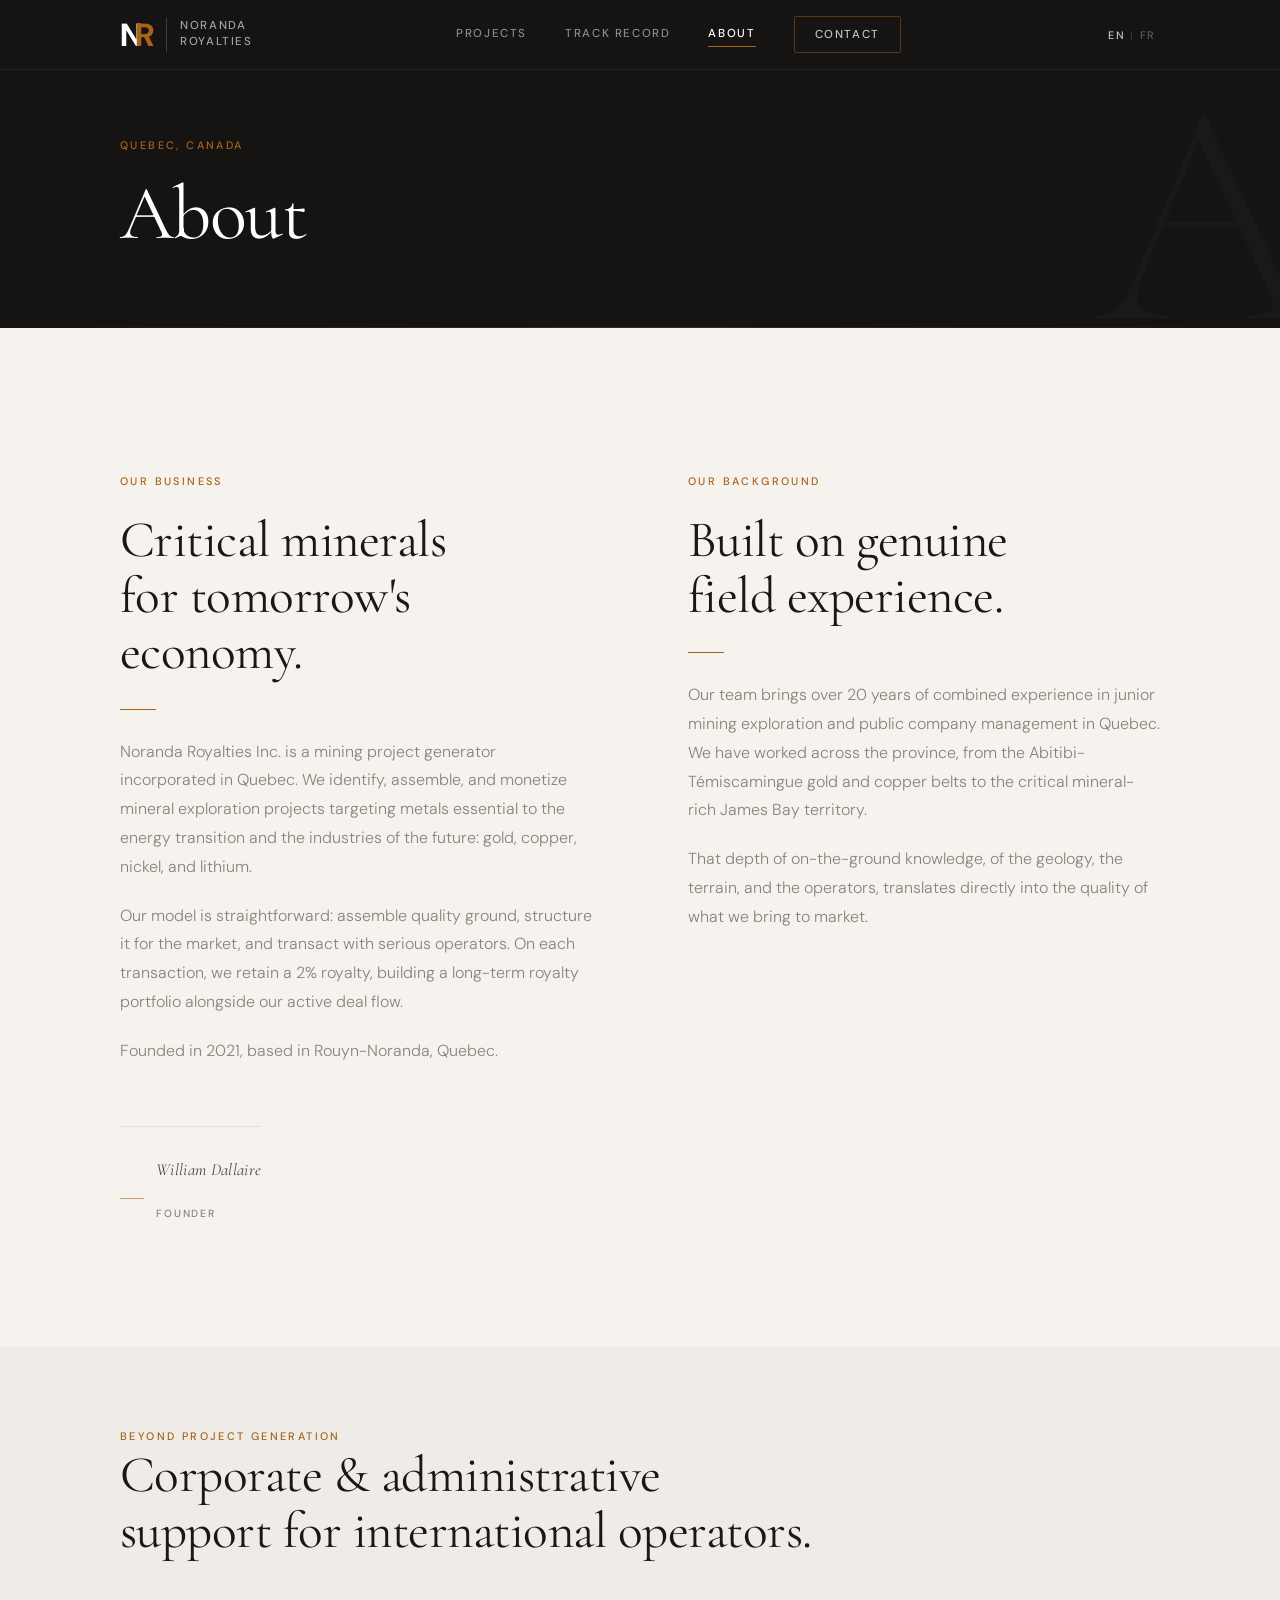
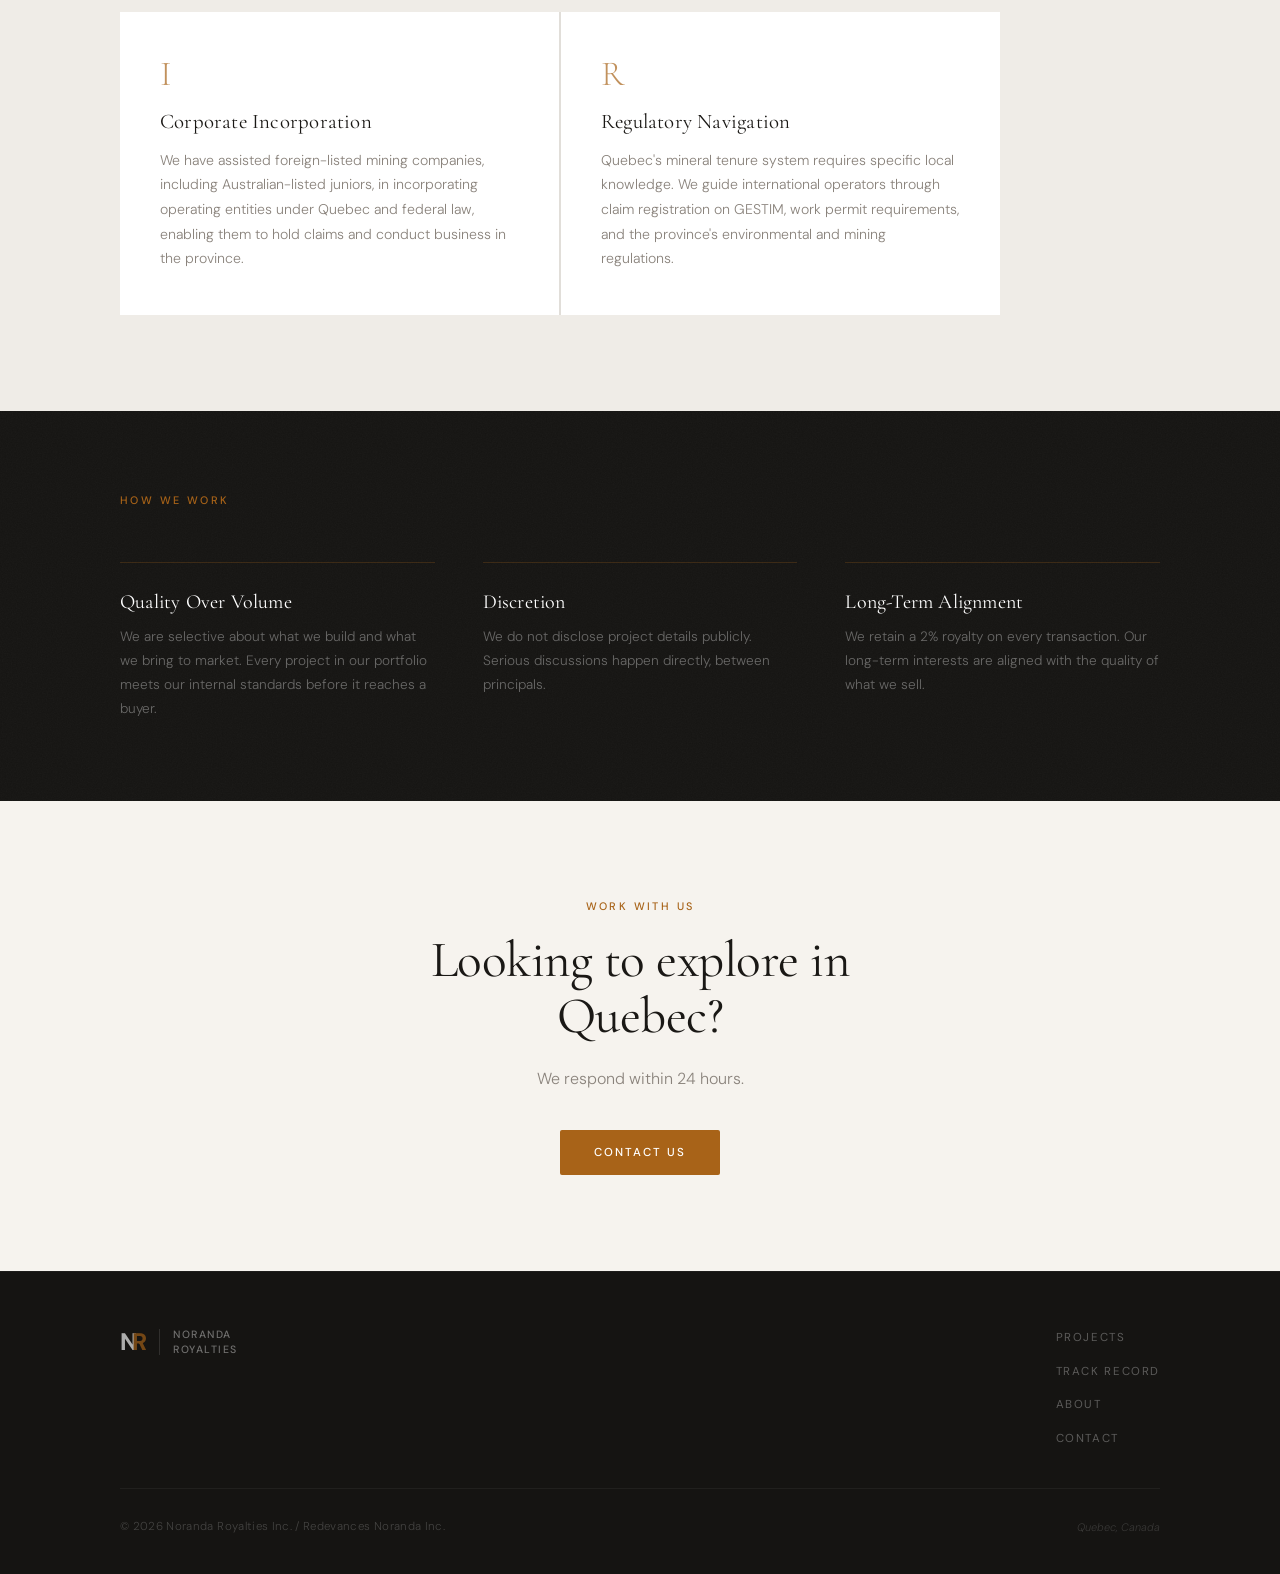
==== about.html @ e09256e7 "Add files via upload" ====
<!DOCTYPE html>
<html lang="en" data-lang="en">
<head>
  <meta charset="UTF-8">
  <meta name="viewport" content="width=device-width, initial-scale=1.0">
  <title data-title-en="About — Noranda Royalties" data-title-fr="À Propos — Redevances Noranda">
    About — Noranda Royalties
  </title>
  <meta name="description" content="Noranda Royalties Inc. — Mining project generator and corporate advisory. Quebec, Canada. Founded 2021.">
  <link rel="icon" type="image/svg+xml" href="assets/favicon.svg">
  <link rel="stylesheet" href="style.css">
</head>
<body>

  <!-- ── NAVBAR ── -->
  <nav class="navbar">
    <div class="container">
      <a href="index.html" class="nav-logo">
        <div class="logo-mark"><span class="logo-n">N</span><span class="logo-r">R</span></div>
        <div class="logo-sep"></div>
        <div class="logo-wordmark">
          <span class="logo-w1">NORANDA</span>
          <span class="logo-w2">ROYALTIES</span>
        </div>
      </a>
      <div class="nav-links">
        <a href="projects.html" data-en="Projects" data-fr="Projets">Projects</a>
        <a href="track-record.html" data-en="Track Record" data-fr="Historique">Track Record</a>
        <a href="about.html" data-en="About" data-fr="À Propos">About</a>
        <a href="contact.html" class="nav-cta" data-en="Contact" data-fr="Contact">Contact</a>
      </div>
      <div class="nav-controls">
        <button class="lang-toggle" onclick="toggleLanguage()" aria-label="Toggle language">
          <span class="lang-en lang-active">EN</span>
          <span class="lang-sep">|</span>
          <span class="lang-fr">FR</span>
        </button>
        <button class="hamburger" onclick="toggleMenu()" aria-label="Menu">
          <span></span><span></span><span></span>
        </button>
      </div>
    </div>
  </nav>

  <!-- ── MOBILE MENU ── -->
  <div class="mobile-menu" id="mobileMenu">
    <a href="index.html" onclick="closeMobileMenu()" data-en="Home" data-fr="Accueil">Home</a>
    <a href="projects.html" onclick="closeMobileMenu()" data-en="Projects" data-fr="Projets">Projects</a>
    <a href="track-record.html" onclick="closeMobileMenu()" data-en="Track Record" data-fr="Historique">Track Record</a>
    <a href="about.html" onclick="closeMobileMenu()" data-en="About" data-fr="À Propos">About</a>
    <a href="contact.html" class="mobile-cta" onclick="closeMobileMenu()" data-en="Contact Us" data-fr="Contactez-Nous">Contact Us</a>
    <div class="mobile-lang">
      <button onclick="setLanguage('en'); closeMobileMenu();" class="lang-en">EN</button>
      <button onclick="setLanguage('fr'); closeMobileMenu();" class="lang-fr">FR</button>
    </div>
  </div>

  <!-- ── PAGE HEADER ── -->
  <header class="page-header">
    <div class="page-header-num" aria-hidden="true">A</div>
    <div class="container">
      <p class="eyebrow fade-in" data-en="Quebec, Canada" data-fr="Québec, Canada">Quebec, Canada</p>
      <h1 class="fade-in delay-1" data-en="About" data-fr="À Propos">About</h1>
    </div>
  </header>

  <main>
    <!-- ── ABOUT SECTION ── -->
    <section class="about-section">
      <div class="container">
        <div class="about-grid">

          <!-- Business Model -->
          <div class="about-block">
            <p class="eyebrow fade-in" data-en="Our Business" data-fr="Notre Entreprise">Our Business</p>
            <h2 class="fade-in delay-1"
              data-en="Critical minerals<br>for tomorrow's economy."
              data-fr="Minéraux critiques<br>pour l'économie de demain.">
              Critical minerals<br>for tomorrow's economy.
            </h2>
            <span class="gold-rule fade-in delay-1"></span>
            <p class="fade-in delay-2"
              data-en="Noranda Royalties Inc. is a mining project generator incorporated in Quebec. We identify, assemble, and monetize mineral exploration projects targeting metals essential to the energy transition and the industries of the future: gold, copper, nickel, and lithium."
              data-fr="Redevances Noranda Inc. est un générateur de projets miniers incorporé au Québec. Nous identifions, assemblons et monétisons des projets d'exploration minérale ciblant des métaux essentiels à la transition énergétique et aux industries de demain : or, cuivre, nickel et lithium.">
              Noranda Royalties Inc. is a mining project generator incorporated in Quebec. We identify, assemble, and monetize mineral exploration projects targeting metals essential to the energy transition and the industries of the future: gold, copper, nickel, and lithium.
            </p>
            <p class="fade-in delay-3"
              data-en="Our model is straightforward: assemble quality ground, structure it for the market, and transact with serious operators. On each transaction, we retain a 2% royalty, building a long-term royalty portfolio alongside our active deal flow."
              data-fr="Notre modèle est simple : assembler des terrains de qualité, les structurer pour le marché et transiger avec des opérateurs sérieux. Sur chaque transaction, nous conservons une redevance de 2 %, constituant un portefeuille de redevances à long terme parallèlement à notre flux d'affaires actif.">
              Our model is straightforward: assemble quality ground, structure it for the market, and transact with serious operators. On each transaction, we retain a 2% royalty, building a long-term royalty portfolio alongside our active deal flow.
            </p>
            <p class="fade-in delay-3"
              data-en="Founded in 2021, based in Rouyn-Noranda, Quebec."
              data-fr="Fondée en 2021, basée à Rouyn-Noranda, Québec.">
              Founded in 2021, based in Rouyn-Noranda, Quebec.
            </p>

            <!-- Founder -->
            <div class="founder-tag fade-in delay-4">
              <span class="founder-tag-line"></span>
              <div>
                <p class="founder-name">William Dallaire</p>
                <p class="founder-title" data-en="Founder" data-fr="Fondateur">Founder</p>
              </div>
            </div>
          </div>

          <!-- Experience -->
          <div class="about-block">
            <p class="eyebrow fade-in" data-en="Our Background" data-fr="Notre Parcours">Our Background</p>
            <h2 class="fade-in delay-1"
              data-en="Built on genuine<br>field experience."
              data-fr="Bâti sur une véritable<br>expérience terrain.">
              Built on genuine<br>field experience.
            </h2>
            <span class="gold-rule fade-in delay-1"></span>
            <p class="fade-in delay-2"
              data-en="Our team brings over 20 years of combined experience in junior mining exploration and public company management in Quebec. We have worked across the province, from the Abitibi-Témiscamingue gold and copper belts to the critical mineral-rich James Bay territory."
              data-fr="Notre équipe apporte plus de 20 ans d'expérience combinée en exploration minière junior et en gestion de sociétés publiques au Québec. Nous avons travaillé à travers la province, des ceintures aurifères et cuprifères de l'Abitibi-Témiscamingue au territoire riche en minéraux critiques de la Baie-James.">
              Our team brings over 20 years of combined experience in junior mining exploration and public company management in Quebec. We have worked across the province, from the Abitibi-Témiscamingue gold and copper belts to the critical mineral-rich James Bay territory.
            </p>
            <p class="fade-in delay-3"
              data-en="That depth of on-the-ground knowledge, of the geology, the terrain, and the operators, translates directly into the quality of what we bring to market."
              data-fr="Cette profondeur de connaissance terrain, de la géologie, du territoire et des opérateurs, se traduit directement dans la qualité de ce que nous apportons au marché.">
              That depth of on-the-ground knowledge, of the geology, the terrain, and the operators, translates directly into the quality of what we bring to market.
            </p>
          </div>

        </div>
      </div>
    </section>

    <!-- ── SERVICES ── -->
    <section class="services-section">
      <div class="container">
        <p class="eyebrow fade-in" data-en="Beyond Project Generation" data-fr="Au-delà de la Génération de Projets">Beyond Project Generation</p>
        <h2 class="fade-in delay-1"
          data-en="Corporate &amp; administrative<br>support for international operators."
          data-fr="Soutien corporatif &amp; administratif<br>pour les opérateurs internationaux.">
          Corporate &amp; administrative<br>support for international operators.
        </h2>

        <div class="services-grid">
          <div class="service-card fade-in delay-1">
            <div class="service-icon">I</div>
            <h4 data-en="Corporate Incorporation" data-fr="Incorporation Corporative">Corporate Incorporation</h4>
            <p data-en="We have assisted foreign-listed mining companies, including Australian-listed juniors, in incorporating operating entities under Quebec and federal law, enabling them to hold claims and conduct business in the province."
               data-fr="Nous avons accompagné des sociétés minières cotées à l'étranger, notamment des juniors cotées en Australie, dans l'incorporation d'entités opérationnelles sous les lois québécoises et fédérales, leur permettant de détenir des claims et d'exercer leurs activités dans la province.">
              We have assisted foreign-listed mining companies, including Australian-listed juniors, in incorporating operating entities under Quebec and federal law, enabling them to hold claims and conduct business in the province.
            </p>
          </div>
          <div class="service-card fade-in delay-2">
            <div class="service-icon">R</div>
            <h4 data-en="Regulatory Navigation" data-fr="Navigation Réglementaire">Regulatory Navigation</h4>
            <p data-en="Quebec's mineral tenure system requires specific local knowledge. We guide international operators through claim registration on GESTIM, work permit requirements, and the province's environmental and mining regulations."
               data-fr="Le système foncier minier du Québec requiert une connaissance locale spécifique. Nous guidons les opérateurs internationaux dans l'enregistrement de claims sur GESTIM, les exigences en matière de permis de travail, ainsi que les réglementations minières et environnementales de la province.">
              Quebec's mineral tenure system requires specific local knowledge. We guide international operators through claim registration on GESTIM, work permit requirements, and the province's environmental and mining regulations.
            </p>
          </div>
        </div>
      </div>
    </section>

    <!-- ── VALUES ── -->
    <section class="about-values">
      <div class="container">
        <p class="eyebrow fade-in" style="color: var(--gold);" data-en="How We Work" data-fr="Comment Nous Travaillons">How We Work</p>
        <div class="values-grid">
          <div class="value-item fade-in delay-1">
            <h4 data-en="Quality Over Volume" data-fr="Qualité Avant Tout">Quality Over Volume</h4>
            <p data-en="We are selective about what we build and what we bring to market. Every project in our portfolio meets our internal standards before it reaches a buyer."
               data-fr="Nous sommes sélectifs dans ce que nous développons et ce que nous mettons en marché. Chaque projet dans notre portefeuille respecte nos standards internes avant d'être présenté à un acheteur.">
              We are selective about what we build and what we bring to market. Every project in our portfolio meets our internal standards before it reaches a buyer.
            </p>
          </div>
          <div class="value-item fade-in delay-2">
            <h4 data-en="Discretion" data-fr="Discrétion">Discretion</h4>
            <p data-en="We do not disclose project details publicly. Serious discussions happen directly, between principals."
               data-fr="Nous ne divulguons pas les détails des projets publiquement. Les discussions sérieuses se déroulent directement, entre décideurs.">
              We do not disclose project details publicly. Serious discussions happen directly, between principals.
            </p>
          </div>
          <div class="value-item fade-in delay-3">
            <h4 data-en="Long-Term Alignment" data-fr="Alignement à Long Terme">Long-Term Alignment</h4>
            <p data-en="We retain a 2% royalty on every transaction. Our long-term interests are aligned with the quality of what we sell."
               data-fr="Nous conservons une redevance de 2 % sur chaque transaction. Nos intérêts à long terme sont alignés sur la qualité de ce que nous vendons.">
              We retain a 2% royalty on every transaction. Our long-term interests are aligned with the quality of what we sell.
            </p>
          </div>
        </div>
      </div>
    </section>

    <!-- ── CTA ── -->
    <section style="background: var(--bg-light); padding: 96px 0;">
      <div class="container" style="text-align: center; max-width: 520px;">
        <p class="eyebrow fade-in" data-en="Work With Us" data-fr="Travaillez Avec Nous">Work With Us</p>
        <h2 class="fade-in delay-1" style="margin: 16px 0 20px;"
          data-en="Looking to explore in Quebec?"
          data-fr="Vous souhaitez explorer au Québec?">
          Looking to explore in Quebec?
        </h2>
        <p class="fade-in delay-2" style="margin-bottom: 36px;"
          data-en="We respond within 24 hours."
          data-fr="Nous répondons dans les 24 heures.">
          We respond within 24 hours.
        </p>
        <a href="contact.html" class="btn-primary fade-in delay-3"
          data-en="Contact Us" data-fr="Contactez-Nous">
          Contact Us
        </a>
      </div>
    </section>
  </main>

  <!-- ── FOOTER ── -->
  <footer class="footer">
    <div class="container">
      <div class="footer-top">
        <a href="index.html" class="nav-logo" style="opacity:0.65;">
          <div class="logo-mark" style="font-size:1.5rem;"><span class="logo-n">N</span><span class="logo-r">R</span></div>
          <div class="logo-sep" style="height:26px;"></div>
          <div class="logo-wordmark">
            <span class="logo-w1" style="font-size:0.66rem;">NORANDA</span>
            <span class="logo-w2" style="font-size:0.66rem;">ROYALTIES</span>
          </div>
        </a>
        <nav class="footer-nav">
          <a href="projects.html" data-en="Projects" data-fr="Projets">Projects</a>
          <a href="track-record.html" data-en="Track Record" data-fr="Historique">Track Record</a>
          <a href="about.html" data-en="About" data-fr="À Propos">About</a>
          <a href="contact.html" data-en="Contact" data-fr="Contact">Contact</a>
        </nav>
      </div>
      <div class="footer-bottom">
        <p class="footer-copy" data-en="© 2026 Noranda Royalties Inc. / Redevances Noranda Inc." data-fr="© 2026 Redevances Noranda Inc. / Noranda Royalties Inc.">
          © 2026 Noranda Royalties Inc. / Redevances Noranda Inc.
        </p>
        <p class="footer-tagline" data-en="Quebec, Canada" data-fr="Québec, Canada">Quebec, Canada</p>
      </div>
    </div>
  </footer>

  <script src="script.js"></script>
</body>
</html>
---- style.css ----
/* ═══════════════════════════════════════════════════
   NORANDA ROYALTIES — Global Stylesheet
   Aesthetic: Geological Precision
   Dark luxury-industrial · Typography-first · Restrained
═══════════════════════════════════════════════════ */

@import url('https://fonts.googleapis.com/css2?family=Cormorant+Garamond:ital,wght@0,300;0,400;0,500;0,600;1,300;1,400&family=DM+Sans:opsz,wght@9..40,300;9..40,400;9..40,500;9..40,700&display=swap');

/* ── Variables ── */
:root {
  --bg-dark:      #151412;
  --bg-dark-alt:  #1C1A17;
  --gold:         #A86318;
  --gold-muted:   rgba(168, 99, 24, 0.45);
  --bg-light:     #F6F3EE;
  --bg-warm:      #EFECE7;
  --white:        #FFFFFF;
  --text-dark:    #1A1815;
  --text-mid:     #4A4542;
  --text-muted:   #8A837C;
  --rule:         rgba(168, 99, 24, 0.18);
  --ease-out:     cubic-bezier(0.16, 1, 0.3, 1);
  --ease-in-out:  cubic-bezier(0.4, 0, 0.2, 1);
  --radius:       2px;
  --max-width:    1120px;
}

/* ── Reset ── */
*, *::before, *::after { box-sizing: border-box; margin: 0; padding: 0; }

html { scroll-behavior: smooth; font-size: 16px; }

body {
  font-family: 'DM Sans', sans-serif;
  font-weight: 400;
  font-optical-sizing: auto;
  background: var(--white);
  color: var(--text-dark);
  line-height: 1.7;
  -webkit-font-smoothing: antialiased;
  -moz-osx-font-smoothing: grayscale;
}

img { max-width: 100%; display: block; }
a { text-decoration: none; color: inherit; }
ul { list-style: none; }

/* ── Container ── */
.container {
  width: 100%;
  max-width: var(--max-width);
  margin: 0 auto;
  padding: 0 40px;
}

/* ── Typography ── */
h1, h2, h3, h4 {
  font-family: 'Cormorant Garamond', serif;
  line-height: 1.1;
  font-optical-sizing: auto;
}

h1 {
  font-size: clamp(3rem, 6vw, 5.5rem);
  font-weight: 400;
  letter-spacing: -0.02em;
}

h2 {
  font-size: clamp(2.1rem, 4vw, 3.2rem);
  font-weight: 400;
  letter-spacing: -0.01em;
}

h3 {
  font-size: clamp(1.3rem, 2vw, 1.65rem);
  font-weight: 400;
}

p {
  line-height: 1.8;
  color: var(--text-muted);
  font-weight: 300;
}

.eyebrow {
  font-family: 'DM Sans', sans-serif;
  font-size: 0.68rem;
  font-weight: 500;
  letter-spacing: 0.22em;
  text-transform: uppercase;
  color: var(--gold);
}

/* ── Gold Rule (thin line motif) ── */
.gold-rule {
  display: block;
  width: 36px;
  height: 1px;
  background: var(--gold);
  margin: 28px 0;
  opacity: 0.7;
}

/* ── Buttons ── */
.btn-primary {
  display: inline-block;
  padding: 13px 34px;
  background: var(--gold);
  color: var(--white);
  font-family: 'DM Sans', sans-serif;
  font-size: 0.72rem;
  font-weight: 500;
  letter-spacing: 0.18em;
  text-transform: uppercase;
  border: none;
  border-radius: var(--radius);
  cursor: pointer;
  transition: background 0.3s var(--ease-out), transform 0.3s var(--ease-out);
}

.btn-primary:hover {
  background: #BC7020;
  transform: translateY(-1px);
}

.btn-outline {
  display: inline-block;
  padding: 11px 28px;
  background: transparent;
  color: var(--text-dark);
  font-family: 'DM Sans', sans-serif;
  font-size: 0.72rem;
  font-weight: 500;
  letter-spacing: 0.18em;
  text-transform: uppercase;
  border: 1px solid rgba(0,0,0,0.2);
  border-radius: var(--radius);
  cursor: pointer;
  transition: border-color 0.25s, color 0.25s, transform 0.3s var(--ease-out);
}

.btn-outline:hover {
  border-color: var(--gold);
  color: var(--gold);
  transform: translateY(-1px);
}

.btn-outline-light {
  display: inline-block;
  padding: 11px 28px;
  background: transparent;
  color: rgba(255,255,255,0.7);
  font-family: 'DM Sans', sans-serif;
  font-size: 0.72rem;
  font-weight: 500;
  letter-spacing: 0.18em;
  text-transform: uppercase;
  border: 1px solid rgba(255,255,255,0.2);
  border-radius: var(--radius);
  cursor: pointer;
  transition: border-color 0.25s, color 0.25s, transform 0.3s var(--ease-out);
}

.btn-outline-light:hover {
  border-color: var(--gold);
  color: var(--white);
}

/* ── NAVBAR ── */
.navbar {
  position: fixed;
  top: 0; left: 0; right: 0;
  z-index: 1000;
  background: var(--bg-dark);
  border-bottom: 1px solid rgba(255,255,255,0.04);
  height: 70px;
  transition: border-color 0.4s, box-shadow 0.4s;
}

.navbar .container {
  display: flex;
  align-items: center;
  justify-content: space-between;
  height: 100%;
}

/* Logo */
.nav-logo {
  display: flex;
  align-items: center;
  gap: 13px;
  flex-shrink: 0;
}

.logo-mark {
  display: flex;
  align-items: flex-end;
  font-family: 'DM Sans', sans-serif;
  font-weight: 800;
  font-size: 2rem;
  line-height: 1;
}

.logo-n { color: var(--white); letter-spacing: -0.04em; }
.logo-r { color: var(--gold); margin-left: -0.2em; letter-spacing: -0.04em; }

.logo-sep {
  width: 1px;
  height: 34px;
  background: rgba(255,255,255,0.18);
  flex-shrink: 0;
}

.logo-wordmark {
  display: flex;
  flex-direction: column;
  gap: 1px;
}

.logo-w1, .logo-w2 {
  font-family: 'DM Sans', sans-serif;
  font-weight: 500;
  font-size: 0.72rem;
  letter-spacing: 0.14em;
  color: rgba(255,255,255,0.6);
  line-height: 1.3;
  white-space: nowrap;
}

/* Nav links */
.nav-links {
  display: flex;
  align-items: center;
  gap: 38px;
}

.nav-links a {
  font-size: 0.72rem;
  font-weight: 500;
  letter-spacing: 0.14em;
  text-transform: uppercase;
  color: rgba(255,255,255,0.5);
  transition: color 0.25s;
  position: relative;
  padding-bottom: 2px;
}

.nav-links a::after {
  content: '';
  position: absolute;
  bottom: -2px; left: 0;
  width: 100%; height: 1px;
  background: var(--gold);
  transform: scaleX(0);
  transform-origin: left;
  transition: transform 0.35s var(--ease-out);
}

.nav-links a:hover,
.nav-links a.active { color: var(--white); }

.nav-links a:hover::after,
.nav-links a.active::after { transform: scaleX(1); }

.nav-links a.nav-cta {
  color: rgba(255,255,255,0.75);
  padding: 8px 20px;
  border: 1px solid rgba(168, 99, 24, 0.45);
  border-radius: var(--radius);
  letter-spacing: 0.14em;
}

.nav-links a.nav-cta::after { display: none; }

.nav-links a.nav-cta:hover {
  border-color: var(--gold);
  color: var(--white);
  background: rgba(168,99,24,0.08);
}

/* Nav Controls */
.nav-controls {
  display: flex;
  align-items: center;
  gap: 18px;
}

.lang-toggle {
  background: none;
  border: none;
  cursor: pointer;
  display: flex;
  align-items: center;
  gap: 5px;
  font-family: 'DM Sans', sans-serif;
  font-size: 0.68rem;
  font-weight: 500;
  letter-spacing: 0.14em;
  color: rgba(255,255,255,0.3);
  transition: color 0.25s;
  padding: 4px;
}

.lang-toggle:hover { color: rgba(255,255,255,0.6); }
.lang-toggle .lang-active { color: rgba(255,255,255,0.75); }
.lang-toggle .lang-sep { color: rgba(255,255,255,0.15); }

/* Hamburger */
.hamburger {
  display: none;
  flex-direction: column;
  gap: 5px;
  background: none;
  border: none;
  cursor: pointer;
  padding: 4px;
}

.hamburger span {
  display: block;
  width: 20px; height: 1.5px;
  background: rgba(255,255,255,0.6);
  border-radius: 2px;
  transition: transform 0.35s var(--ease-out), opacity 0.25s;
}

/* Mobile menu */
.mobile-menu {
  display: none;
  position: fixed;
  top: 70px; left: 0; right: 0; bottom: 0;
  background: var(--bg-dark);
  z-index: 999;
  flex-direction: column;
  align-items: center;
  justify-content: center;
  gap: 36px;
}

.mobile-menu.open { display: flex; }

.mobile-menu a {
  font-family: 'Cormorant Garamond', serif;
  font-size: 2.2rem;
  font-weight: 300;
  color: rgba(255,255,255,0.7);
  letter-spacing: 0.04em;
  transition: color 0.25s;
}

.mobile-menu a:hover { color: var(--white); }

.mobile-menu .mobile-cta {
  font-family: 'DM Sans', sans-serif;
  font-size: 0.72rem;
  font-weight: 500;
  letter-spacing: 0.18em;
  text-transform: uppercase;
  color: var(--white) !important;
  padding: 12px 32px;
  border: 1px solid rgba(168,99,24,0.5);
  border-radius: var(--radius);
  margin-top: 8px;
}

.mobile-menu .mobile-lang {
  display: flex;
  gap: 20px;
  margin-top: 16px;
}

.mobile-menu .mobile-lang button {
  background: none; border: none;
  color: rgba(255,255,255,0.35);
  font-family: 'DM Sans', sans-serif;
  font-size: 0.72rem; font-weight: 500;
  letter-spacing: 0.14em;
  cursor: pointer;
  transition: color 0.25s;
}

.mobile-menu .mobile-lang button.lang-active { color: rgba(255,255,255,0.75); }

/* ── PAGE HEADER ── */
.page-header {
  padding: 136px 0 72px;
  background: var(--bg-dark);
  position: relative;
  overflow: hidden;
}

.page-header::after {
  content: '';
  position: absolute;
  bottom: 0; left: 0; right: 0;
  height: 1px;
  background: linear-gradient(90deg, transparent, rgba(168,99,24,0.3), transparent);
}

.page-header h1 { color: var(--white); margin-top: 16px; }

/* ── HERO ── */
.hero {
  min-height: 100vh;
  background: var(--bg-dark);
  display: flex;
  align-items: center;
  padding: 120px 0 80px;
  position: relative;
  overflow: hidden;
  isolation: isolate;
}

/* Grain texture */
.hero::before {
  content: '';
  position: absolute;
  inset: 0;
  background-image: url("data:image/svg+xml,%3Csvg xmlns='http://www.w3.org/2000/svg' width='500' height='500'%3E%3Cfilter id='g'%3E%3CfeTurbulence type='fractalNoise' baseFrequency='0.8' numOctaves='4' stitchTiles='stitch'/%3E%3CfeColorMatrix type='saturate' values='0'/%3E%3C/filter%3E%3Crect width='500' height='500' filter='url(%23g)'/%3E%3C/svg%3E");
  opacity: 0.05;
  pointer-events: none;
  z-index: 0;
}

/* Radial light */
.hero::after {
  content: '';
  position: absolute;
  inset: 0;
  background:
    radial-gradient(ellipse at 65% 45%, rgba(168,99,24,0.055) 0%, transparent 55%),
    radial-gradient(ellipse at 15% 75%, rgba(168,99,24,0.03) 0%, transparent 45%);
  pointer-events: none;
  z-index: 0;
}

/* Decorative large background lettermark */
.hero-bg-mark {
  position: absolute;
  bottom: -8%;
  right: -1%;
  font-family: 'Cormorant Garamond', serif;
  font-size: min(40vw, 560px);
  font-weight: 300;
  color: rgba(255,255,255,0.012);
  line-height: 1;
  pointer-events: none;
  user-select: none;
  letter-spacing: -0.05em;
  z-index: 0;
}

.hero-content {
  position: relative;
  z-index: 1;
}

.hero h1 {
  color: var(--white);
  margin: 18px 0 20px;
  max-width: 680px;
  font-weight: 300;
}

.hero-sub {
  font-size: 0.75rem;
  font-weight: 400;
  letter-spacing: 0.2em;
  text-transform: uppercase;
  color: rgba(255,255,255,0.3);
  margin-bottom: 52px;
}

/* ── STATS BAND ── */
.stats-band {
  background: var(--bg-dark-alt);
  padding: 0;
  border-top: 1px solid rgba(168,99,24,0.15);
  border-bottom: 1px solid rgba(168,99,24,0.15);
}

.stats-band .container {
  display: grid;
  grid-template-columns: repeat(3, 1fr);
}

.stat {
  padding: 52px 32px;
  text-align: center;
  border-right: 1px solid rgba(168,99,24,0.1);
}

.stat:last-child { border-right: none; }

.stat-number {
  display: block;
  font-family: 'Cormorant Garamond', serif;
  font-size: clamp(2.6rem, 4.5vw, 3.8rem);
  font-weight: 300;
  color: var(--white);
  line-height: 1;
  margin-bottom: 10px;
  letter-spacing: -0.02em;
}

.stat-label {
  display: block;
  font-size: 0.62rem;
  font-weight: 500;
  letter-spacing: 0.2em;
  text-transform: uppercase;
  color: rgba(255,255,255,0.3);
}

/* ── INTRO SECTION ── */
.intro-section {
  padding: 104px 0;
  background: var(--bg-light);
}

.intro-section .container { max-width: 740px; }
.intro-section h2 { margin: 16px 0; }
.intro-section p { font-size: 1rem; margin-bottom: 22px; }

.text-link {
  display: inline-flex;
  align-items: center;
  gap: 10px;
  font-size: 0.68rem;
  font-weight: 500;
  letter-spacing: 0.2em;
  text-transform: uppercase;
  color: var(--gold);
  margin-top: 12px;
  transition: gap 0.35s var(--ease-out);
}

.text-link:hover { gap: 16px; }
.text-link::after { content: '→'; font-size: 0.9rem; }

/* ── PROJECTS PAGE ── */
.projects-section {
  padding: 80px 0 104px;
  background: var(--bg-light);
}

.project-list { margin-top: 64px; }

.project-row {
  display: flex;
  align-items: center;
  justify-content: space-between;
  padding: 40px 48px;
  background: var(--white);
  border-bottom: 1px solid rgba(0,0,0,0.06);
  position: relative;
  transition: transform 0.35s var(--ease-out);
}

.project-row::before {
  content: '';
  position: absolute;
  left: 0; top: 0; bottom: 0;
  width: 2px;
  background: var(--gold);
  opacity: 0;
  transition: opacity 0.35s;
}

.project-row:hover { transform: translateX(6px); }
.project-row:hover::before { opacity: 1; }

.project-row.retained { opacity: 0.5; cursor: default; }
.project-row.retained:hover { transform: none; }
.project-row.retained:hover::before { opacity: 0; }

.project-info { flex: 1; }

.project-commodity {
  font-size: 0.62rem;
  font-weight: 500;
  letter-spacing: 0.2em;
  text-transform: uppercase;
  color: var(--gold);
  margin-bottom: 10px;
}

.project-row.retained .project-commodity { color: var(--text-muted); }

.project-info h3 { font-size: clamp(1.2rem, 2vw, 1.55rem); margin-bottom: 8px; }

.project-meta {
  font-size: 0.8rem;
  color: var(--text-muted);
  font-weight: 300;
}

.project-status {
  display: flex;
  align-items: center;
  gap: 7px;
  font-size: 0.65rem;
  font-weight: 500;
  letter-spacing: 0.16em;
  text-transform: uppercase;
  margin: 0 48px;
  white-space: nowrap;
}

.status-dot {
  width: 5px; height: 5px;
  border-radius: 50%;
  background: #3DAA67;
  flex-shrink: 0;
}

.status-dot.retained { background: rgba(0,0,0,0.2); }
.project-status.active-status { color: #3DAA67; }
.project-status.retained-status { color: var(--text-muted); }

.project-action { flex-shrink: 0; }

.projects-disclaimer {
  margin-top: 52px;
  padding-left: 24px;
  border-left: 1px solid var(--rule);
}

.projects-disclaimer p {
  font-size: 0.8rem;
  font-style: italic;
  color: var(--text-muted);
}

/* ── TRACK RECORD PAGE ── */
.track-stats-section {
  padding: 80px 0 96px;
  background: var(--bg-dark);
  position: relative;
  overflow: hidden;
}

.track-stats-section::before {
  content: '';
  position: absolute;
  inset: 0;
  background-image: url("data:image/svg+xml,%3Csvg xmlns='http://www.w3.org/2000/svg' width='500' height='500'%3E%3Cfilter id='g'%3E%3CfeTurbulence type='fractalNoise' baseFrequency='0.8' numOctaves='4' stitchTiles='stitch'/%3E%3CfeColorMatrix type='saturate' values='0'/%3E%3C/filter%3E%3Crect width='500' height='500' filter='url(%23g)'/%3E%3C/svg%3E");
  opacity: 0.04;
  pointer-events: none;
}

.track-intro {
  position: relative;
  z-index: 1;
  max-width: 600px;
  margin-bottom: 64px;
}

.track-intro p { color: rgba(255,255,255,0.35); }

.track-stats-grid {
  position: relative;
  z-index: 1;
  display: grid;
  grid-template-columns: repeat(3, 1fr);
  border: 1px solid rgba(168,99,24,0.15);
}

.track-stat {
  text-align: center;
  padding: 52px 24px;
  border-right: 1px solid rgba(168,99,24,0.1);
}

.track-stat:last-child { border-right: none; }

.track-stat-number {
  display: block;
  font-family: 'Cormorant Garamond', serif;
  font-size: clamp(3rem, 5.5vw, 5rem);
  font-weight: 300;
  color: var(--white);
  line-height: 1;
  margin-bottom: 14px;
  letter-spacing: -0.02em;
}

.track-stat-label {
  display: block;
  font-size: 0.6rem;
  font-weight: 500;
  letter-spacing: 0.22em;
  text-transform: uppercase;
  color: rgba(255,255,255,0.3);
}

/* Clients statement */
.clients-section {
  padding: 96px 0;
  background: var(--bg-light);
}

.clients-inner { max-width: 680px; }
.clients-inner h2 { margin: 16px 0; }

.clients-statement {
  font-size: 1.05rem;
  color: var(--text-mid);
  line-height: 1.85;
  font-weight: 300;
  margin-top: 20px;
}

.clients-statement strong {
  color: var(--text-dark);
  font-weight: 500;
}

/* ── ABOUT PAGE ── */
.about-section {
  padding: 80px 0 104px;
  background: var(--bg-light);
}

.about-grid {
  display: grid;
  grid-template-columns: 1fr 1fr;
  gap: 96px;
  align-items: start;
  margin-top: 64px;
}

.about-block h2 { margin: 16px 0; }
.about-block p { margin-bottom: 20px; }

.about-values {
  padding: 80px 0;
  background: var(--bg-dark);
  position: relative;
  overflow: hidden;
}

.about-values::before {
  content: '';
  position: absolute;
  inset: 0;
  background-image: url("data:image/svg+xml,%3Csvg xmlns='http://www.w3.org/2000/svg' width='500' height='500'%3E%3Cfilter id='g'%3E%3CfeTurbulence type='fractalNoise' baseFrequency='0.8' numOctaves='4' stitchTiles='stitch'/%3E%3CfeColorMatrix type='saturate' values='0'/%3E%3C/filter%3E%3Crect width='500' height='500' filter='url(%23g)'/%3E%3C/svg%3E");
  opacity: 0.04;
  pointer-events: none;
}

.values-grid {
  position: relative;
  z-index: 1;
  display: grid;
  grid-template-columns: repeat(3, 1fr);
  gap: 48px;
  margin-top: 52px;
}

.value-item {
  border-top: 1px solid rgba(168,99,24,0.25);
  padding-top: 28px;
}

.value-item h4 {
  font-family: 'Cormorant Garamond', serif;
  font-size: 1.25rem;
  font-weight: 400;
  color: var(--white);
  margin-bottom: 12px;
  letter-spacing: 0.01em;
}

.value-item p {
  font-size: 0.85rem;
  color: rgba(255,255,255,0.35);
  line-height: 1.75;
  font-weight: 300;
}

/* ── CONTACT PAGE ── */
.contact-section {
  padding: 80px 0 120px;
  background: var(--bg-light);
}

.contact-grid {
  display: grid;
  grid-template-columns: 1fr 1.5fr;
  gap: 96px;
  align-items: start;
  margin-top: 64px;
}

.contact-info h2 { margin: 16px 0; }
.contact-info p { margin-bottom: 18px; }

.contact-email-wrap {
  display: flex;
  align-items: center;
  gap: 16px;
  margin-top: 32px;
  flex-wrap: wrap;
}

.contact-email {
  display: inline-flex;
  align-items: center;
  gap: 10px;
  font-family: var(--font-display);
  font-size: clamp(1.15rem, 2.4vw, 1.85rem);
  font-weight: 400;
  color: var(--gold);
  letter-spacing: -0.01em;
  position: relative;
  transition: color 0.3s;
}

.contact-email::after {
  content: '';
  position: absolute;
  bottom: -2px;
  left: 0;
  width: 0;
  height: 1px;
  background: var(--gold);
  transition: width 0.45s var(--ease-out);
}

.contact-email:hover::after { width: 100%; }

.contact-email-arrow {
  width: 18px;
  height: 18px;
  flex-shrink: 0;
  opacity: 0;
  transform: translate(-5px, 5px);
  transition: opacity 0.3s, transform 0.35s var(--ease-out);
}

.contact-email:hover .contact-email-arrow {
  opacity: 1;
  transform: translate(0, 0);
}

.contact-copy-btn {
  display: inline-flex;
  align-items: center;
  padding: 6px 14px;
  border: 1px solid var(--rule);
  background: transparent;
  color: var(--text-muted);
  font-family: var(--font-body);
  font-size: 0.7rem;
  font-weight: 500;
  letter-spacing: 0.1em;
  text-transform: uppercase;
  cursor: pointer;
  transition: border-color 0.25s, color 0.25s, background 0.25s;
  flex-shrink: 0;
}

.contact-copy-btn:hover {
  border-color: var(--gold);
  color: var(--gold);
}

.contact-copy-btn.copied {
  border-color: var(--gold);
  background: var(--gold);
  color: #fff;
}

.contact-response {
  margin-top: 48px;
  padding: 18px 0 18px 20px;
  border-left: 1px solid var(--rule);
}

.contact-response p {
  font-size: 0.82rem;
  font-style: italic;
  color: var(--text-muted);
}

/* Form */
.contact-form { display: flex; flex-direction: column; gap: 20px; }

.form-group { display: flex; flex-direction: column; gap: 8px; }

.form-group label {
  font-size: 0.62rem;
  font-weight: 500;
  letter-spacing: 0.18em;
  text-transform: uppercase;
  color: var(--text-mid);
}

.form-group input,
.form-group textarea {
  width: 100%;
  padding: 13px 16px;
  border: 1px solid rgba(0,0,0,0.12);
  border-radius: var(--radius);
  background: var(--white);
  font-family: 'DM Sans', sans-serif;
  font-size: 0.92rem;
  font-weight: 300;
  color: var(--text-dark);
  transition: border-color 0.25s;
  outline: none;
}

.form-group input:focus,
.form-group textarea:focus { border-color: var(--gold); }

.form-group textarea { resize: vertical; min-height: 150px; }

.contact-form .btn-primary { align-self: flex-start; margin-top: 4px; }

/* ── CTA SECTIONS ── */
.cta-dark {
  background: var(--bg-dark-alt);
  padding: 88px 0;
  text-align: center;
  border-top: 1px solid rgba(168,99,24,0.12);
}

.cta-dark h2 { color: var(--white); margin: 16px 0 14px; }
.cta-dark p { margin-bottom: 40px; }

/* ── FOOTER ── */
.footer {
  background: var(--bg-dark);
  padding: 56px 0 36px;
  border-top: 1px solid rgba(255,255,255,0.04);
}

.footer-top {
  display: flex;
  align-items: flex-start;
  justify-content: space-between;
  gap: 40px;
  padding-bottom: 40px;
  border-bottom: 1px solid rgba(255,255,255,0.05);
}

.footer-nav {
  display: flex;
  flex-direction: column;
  gap: 14px;
}

.footer-nav a {
  font-size: 0.72rem;
  font-weight: 400;
  letter-spacing: 0.14em;
  text-transform: uppercase;
  color: rgba(255,255,255,0.3);
  transition: color 0.25s;
}

.footer-nav a:hover { color: rgba(255,255,255,0.65); }

.footer-bottom {
  display: flex;
  align-items: center;
  justify-content: space-between;
  padding-top: 28px;
  gap: 20px;
}

.footer-copy { font-size: 0.72rem; color: rgba(255,255,255,0.2); letter-spacing: 0.03em; }
.footer-tagline { font-size: 0.68rem; color: rgba(255,255,255,0.15); font-style: italic; }

/* ── PROJECT ROW NUMBER ── */
.project-row {
  position: relative;
  counter-increment: project-counter;
}

.project-num {
  position: absolute;
  right: 48px;
  top: 50%;
  transform: translateY(-50%);
  font-family: 'Cormorant Garamond', serif;
  font-size: 5.5rem;
  font-weight: 300;
  color: rgba(0,0,0,0.04);
  line-height: 1;
  pointer-events: none;
  user-select: none;
  letter-spacing: -0.04em;
  transition: color 0.35s;
  z-index: 0;
}

.project-row:hover .project-num { color: rgba(168,99,24,0.06); }
.project-row.retained .project-num { display: none; }

.project-info, .project-status, .project-action {
  position: relative;
  z-index: 1;
}

/* ── SERVICE CARDS (About) ── */
.services-section {
  padding: 80px 0 96px;
  background: var(--bg-warm);
}

.services-grid {
  display: grid;
  grid-template-columns: repeat(2, 1fr);
  gap: 2px;
  margin-top: 52px;
  max-width: 880px;
  background: rgba(0,0,0,0.06);
}

.service-card {
  background: var(--white);
  padding: 44px 40px;
  transition: background 0.3s;
}

.service-card:hover { background: var(--bg-light); }

.service-icon {
  font-family: 'Cormorant Garamond', serif;
  font-size: 2.2rem;
  font-weight: 300;
  color: var(--gold);
  line-height: 1;
  margin-bottom: 20px;
  opacity: 0.7;
}

.service-card h4 {
  font-family: 'Cormorant Garamond', serif;
  font-size: 1.3rem;
  font-weight: 400;
  color: var(--text-dark);
  margin-bottom: 14px;
  letter-spacing: 0.01em;
}

.service-card p {
  font-size: 0.88rem;
  line-height: 1.75;
  color: var(--text-muted);
  font-weight: 300;
}

/* ── FOUNDER TAG ── */
.founder-tag {
  display: inline-flex;
  align-items: center;
  gap: 12px;
  margin-top: 40px;
  padding-top: 28px;
  border-top: 1px solid rgba(0,0,0,0.08);
}

.founder-tag-line {
  width: 24px;
  height: 1px;
  background: var(--gold);
  opacity: 0.6;
  flex-shrink: 0;
}

.founder-name {
  font-family: 'Cormorant Garamond', serif;
  font-size: 1.05rem;
  font-weight: 400;
  font-style: italic;
  color: var(--text-mid);
  letter-spacing: 0.02em;
}

.founder-title {
  font-size: 0.65rem;
  font-weight: 500;
  letter-spacing: 0.18em;
  text-transform: uppercase;
  color: var(--text-muted);
}

/* ── CLIENTS SECTION ENHANCED ── */
.clients-features {
  margin-top: 48px;
  display: grid;
  grid-template-columns: repeat(2, 1fr);
  gap: 2px;
  background: rgba(168,99,24,0.08);
}

.client-feature {
  background: var(--bg-light);
  padding: 36px 40px;
}

.client-feature-label {
  font-size: 0.62rem;
  font-weight: 500;
  letter-spacing: 0.2em;
  text-transform: uppercase;
  color: var(--gold);
  margin-bottom: 10px;
}

.client-feature p {
  font-size: 0.9rem;
  color: var(--text-mid);
  line-height: 1.75;
  font-weight: 300;
}

/* ── STAT COUNTER ANIMATION ── */
@keyframes countUp {
  from { opacity: 0; transform: translateY(8px); }
  to   { opacity: 1; transform: translateY(0); }
}

.stat-number.counted {
  animation: countUp 0.6s var(--ease-out) both;
}

/* ── PAGE HEADER DECORATION ── */
.page-header-num {
  position: absolute;
  right: -2%;
  bottom: -15%;
  font-family: 'Cormorant Garamond', serif;
  font-size: min(28vw, 320px);
  font-weight: 300;
  color: rgba(255,255,255,0.018);
  line-height: 1;
  pointer-events: none;
  user-select: none;
  letter-spacing: -0.04em;
}

/* ── ANIMATIONS ── */
.fade-in {
  opacity: 0;
  transform: translateY(20px);
  transition: opacity 0.75s var(--ease-out), transform 0.75s var(--ease-out);
}

.fade-in.visible { opacity: 1; transform: translateY(0); }
.fade-in.delay-1 { transition-delay: 0.1s; }
.fade-in.delay-2 { transition-delay: 0.2s; }
.fade-in.delay-3 { transition-delay: 0.32s; }
.fade-in.delay-4 { transition-delay: 0.44s; }

/* ── RESPONSIVE ── */
@media (max-width: 1024px) {
  .about-grid { grid-template-columns: 1fr; gap: 56px; }
  .contact-grid { grid-template-columns: 1fr; gap: 56px; }
  .values-grid { grid-template-columns: 1fr 1fr; gap: 32px; }
  .services-grid { grid-template-columns: 1fr; }
  .clients-features { grid-template-columns: 1fr; }
  .container { padding: 0 32px; }
}

@media (max-width: 768px) {
  .container { padding: 0 22px; }

  .nav-links { display: none; }
  .nav-controls .lang-toggle { display: none; }
  .hamburger { display: flex; }

  .hero { min-height: 90vh; padding: 100px 0 60px; }
  .hero-bg-mark { display: none; }

  .stats-band .container {
    display: flex;
    flex-direction: column;
  }

  .stat {
    border-right: none;
    border-bottom: 1px solid rgba(168,99,24,0.1);
    padding: 36px 24px;
  }

  .stat:last-child { border-bottom: none; }

  .track-stats-grid {
    grid-template-columns: 1fr;
  }

  .track-stat {
    border-right: none;
    border-bottom: 1px solid rgba(168,99,24,0.1);
  }

  .track-stat:last-child { border-bottom: none; }

  .project-row {
    flex-direction: column;
    align-items: flex-start;
    gap: 20px;
    padding: 28px 24px;
  }

  .project-status { margin: 0; }

  .values-grid { grid-template-columns: 1fr; }

  .footer-top { flex-direction: column; gap: 28px; }
  .footer-nav { flex-direction: row; flex-wrap: wrap; gap: 16px; }
  .footer-bottom { flex-direction: column; align-items: flex-start; gap: 6px; }

  .page-header { padding: 108px 0 52px; }
}

@media (max-width: 480px) {
  .logo-wordmark, .logo-sep { display: none; }
  .cta-dark { padding: 64px 0; }
}
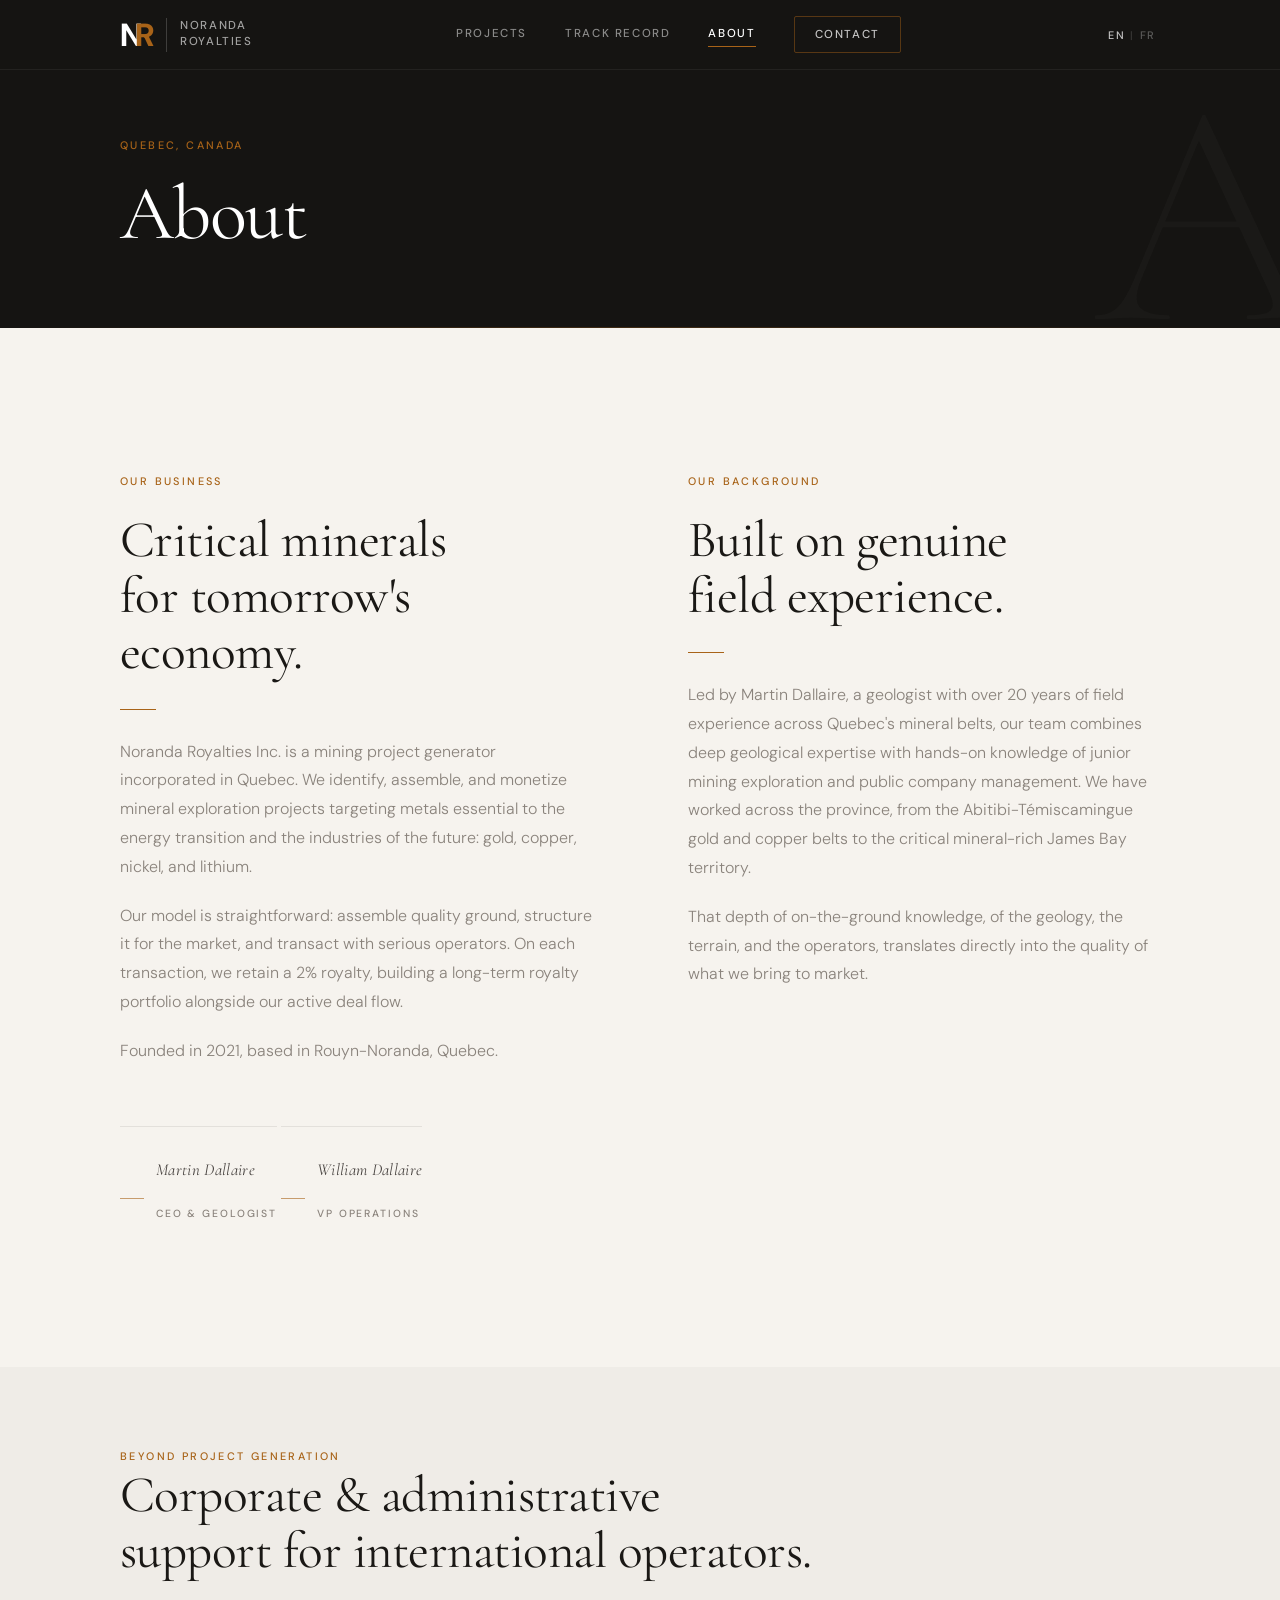
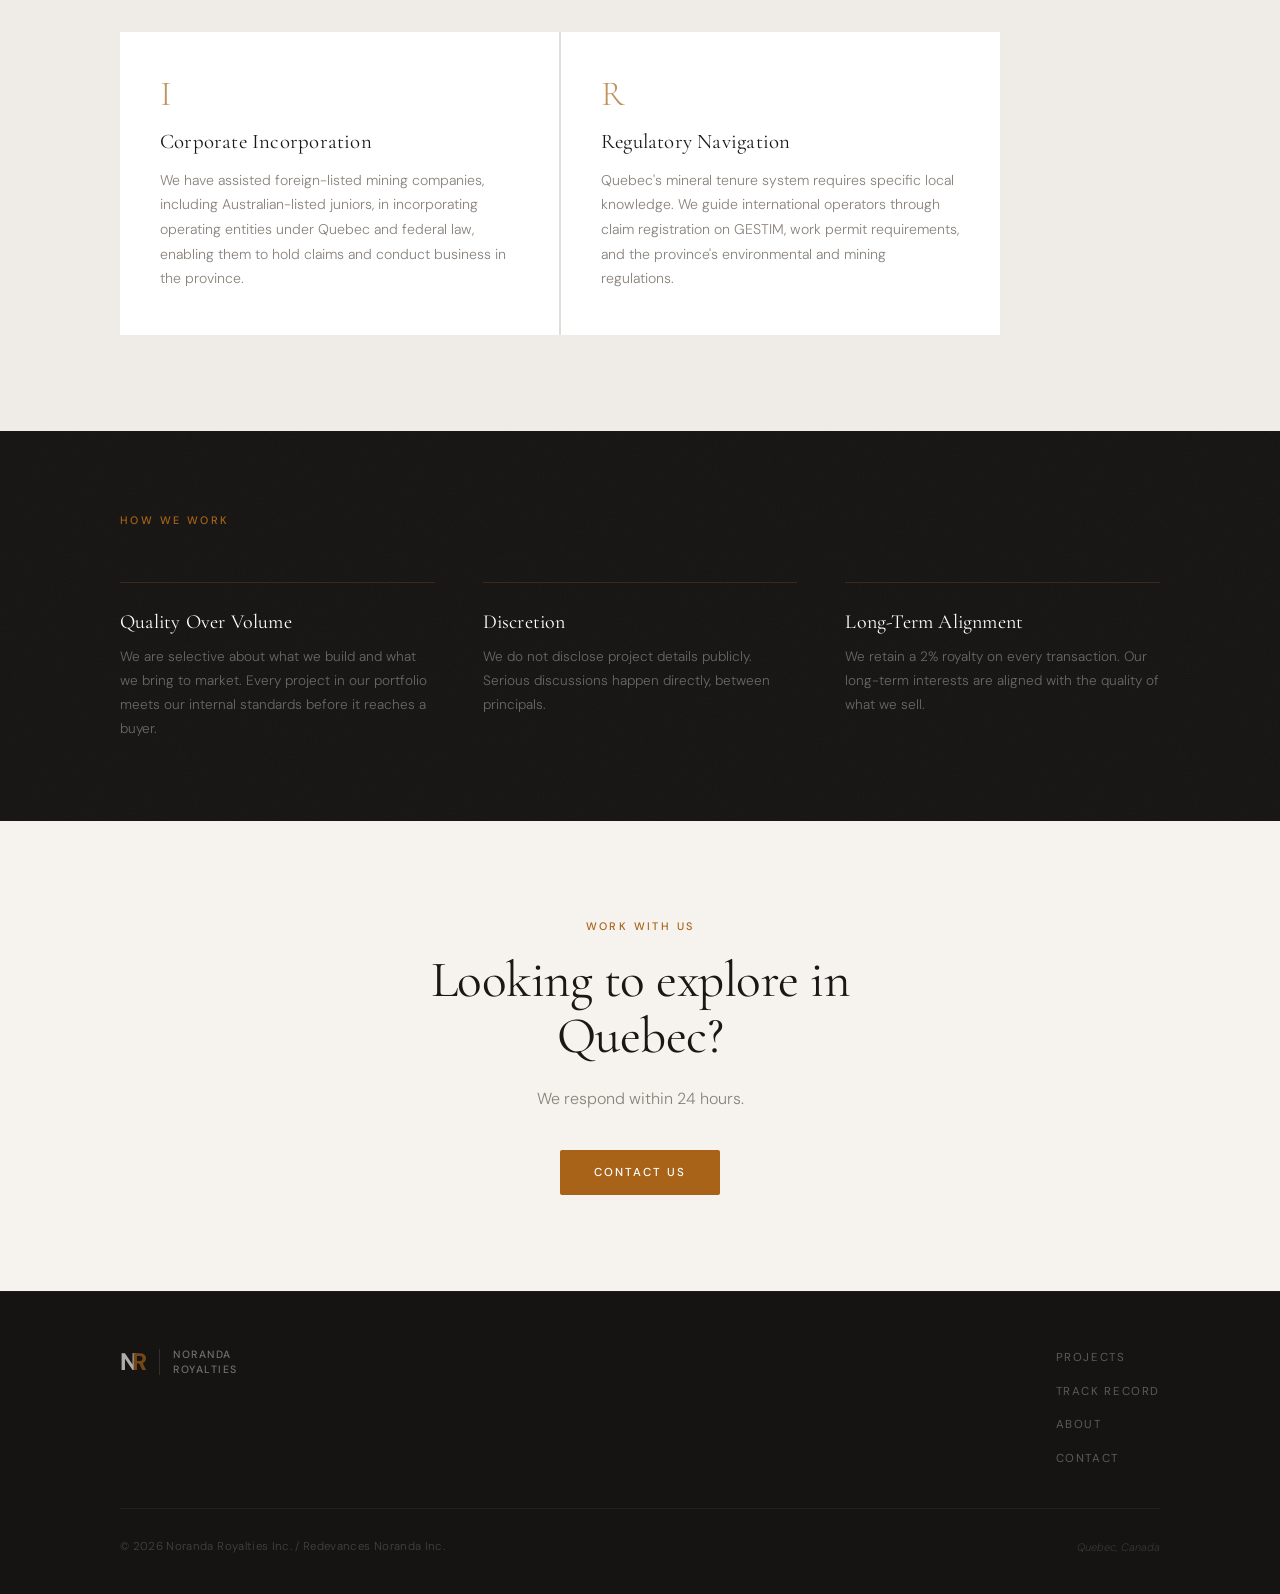
==== commit 0e0f667b: "Update website content to match current company state - 14 active projects listed by name (was 3 gen" ====
--- a/about.html
+++ b/about.html
@@ -95,12 +95,19 @@
               Founded in 2021, based in Rouyn-Noranda, Quebec.
             </p>
 
-            <!-- Founder -->
+            <!-- Team -->
+            <div class="founder-tag fade-in delay-4" style="margin-bottom: 20px;">
+              <span class="founder-tag-line"></span>
+              <div>
+                <p class="founder-name">Martin Dallaire</p>
+                <p class="founder-title" data-en="CEO &amp; Geologist" data-fr="PDG &amp; Géologue">CEO &amp; Geologist</p>
+              </div>
+            </div>
             <div class="founder-tag fade-in delay-4">
               <span class="founder-tag-line"></span>
               <div>
                 <p class="founder-name">William Dallaire</p>
-                <p class="founder-title" data-en="Founder" data-fr="Fondateur">Founder</p>
+                <p class="founder-title" data-en="VP Operations" data-fr="VP Opérations">VP Operations</p>
               </div>
             </div>
           </div>
@@ -115,9 +122,9 @@
             </h2>
             <span class="gold-rule fade-in delay-1"></span>
             <p class="fade-in delay-2"
-              data-en="Our team brings over 20 years of combined experience in junior mining exploration and public company management in Quebec. We have worked across the province, from the Abitibi-Témiscamingue gold and copper belts to the critical mineral-rich James Bay territory."
-              data-fr="Notre équipe apporte plus de 20 ans d'expérience combinée en exploration minière junior et en gestion de sociétés publiques au Québec. Nous avons travaillé à travers la province, des ceintures aurifères et cuprifères de l'Abitibi-Témiscamingue au territoire riche en minéraux critiques de la Baie-James.">
-              Our team brings over 20 years of combined experience in junior mining exploration and public company management in Quebec. We have worked across the province, from the Abitibi-Témiscamingue gold and copper belts to the critical mineral-rich James Bay territory.
+              data-en="Led by Martin Dallaire, a geologist with over 20 years of field experience across Quebec's mineral belts, our team combines deep geological expertise with hands-on knowledge of junior mining exploration and public company management. We have worked across the province, from the Abitibi-Témiscamingue gold and copper belts to the critical mineral-rich James Bay territory."
+              data-fr="Dirigée par Martin Dallaire, géologue comptant plus de 20 ans d'expérience terrain à travers les ceintures minérales du Québec, notre équipe combine une expertise géologique approfondie avec une connaissance pratique de l'exploration minière junior et de la gestion de sociétés publiques. Nous avons travaillé à travers la province, des ceintures aurifères et cuprifères de l'Abitibi-Témiscamingue au territoire riche en minéraux critiques de la Baie-James.">
+              Led by Martin Dallaire, a geologist with over 20 years of field experience across Quebec's mineral belts, our team combines deep geological expertise with hands-on knowledge of junior mining exploration and public company management. We have worked across the province, from the Abitibi-Témiscamingue gold and copper belts to the critical mineral-rich James Bay territory.
             </p>
             <p class="fade-in delay-3"
               data-en="That depth of on-the-ground knowledge, of the geology, the terrain, and the operators, translates directly into the quality of what we bring to market."
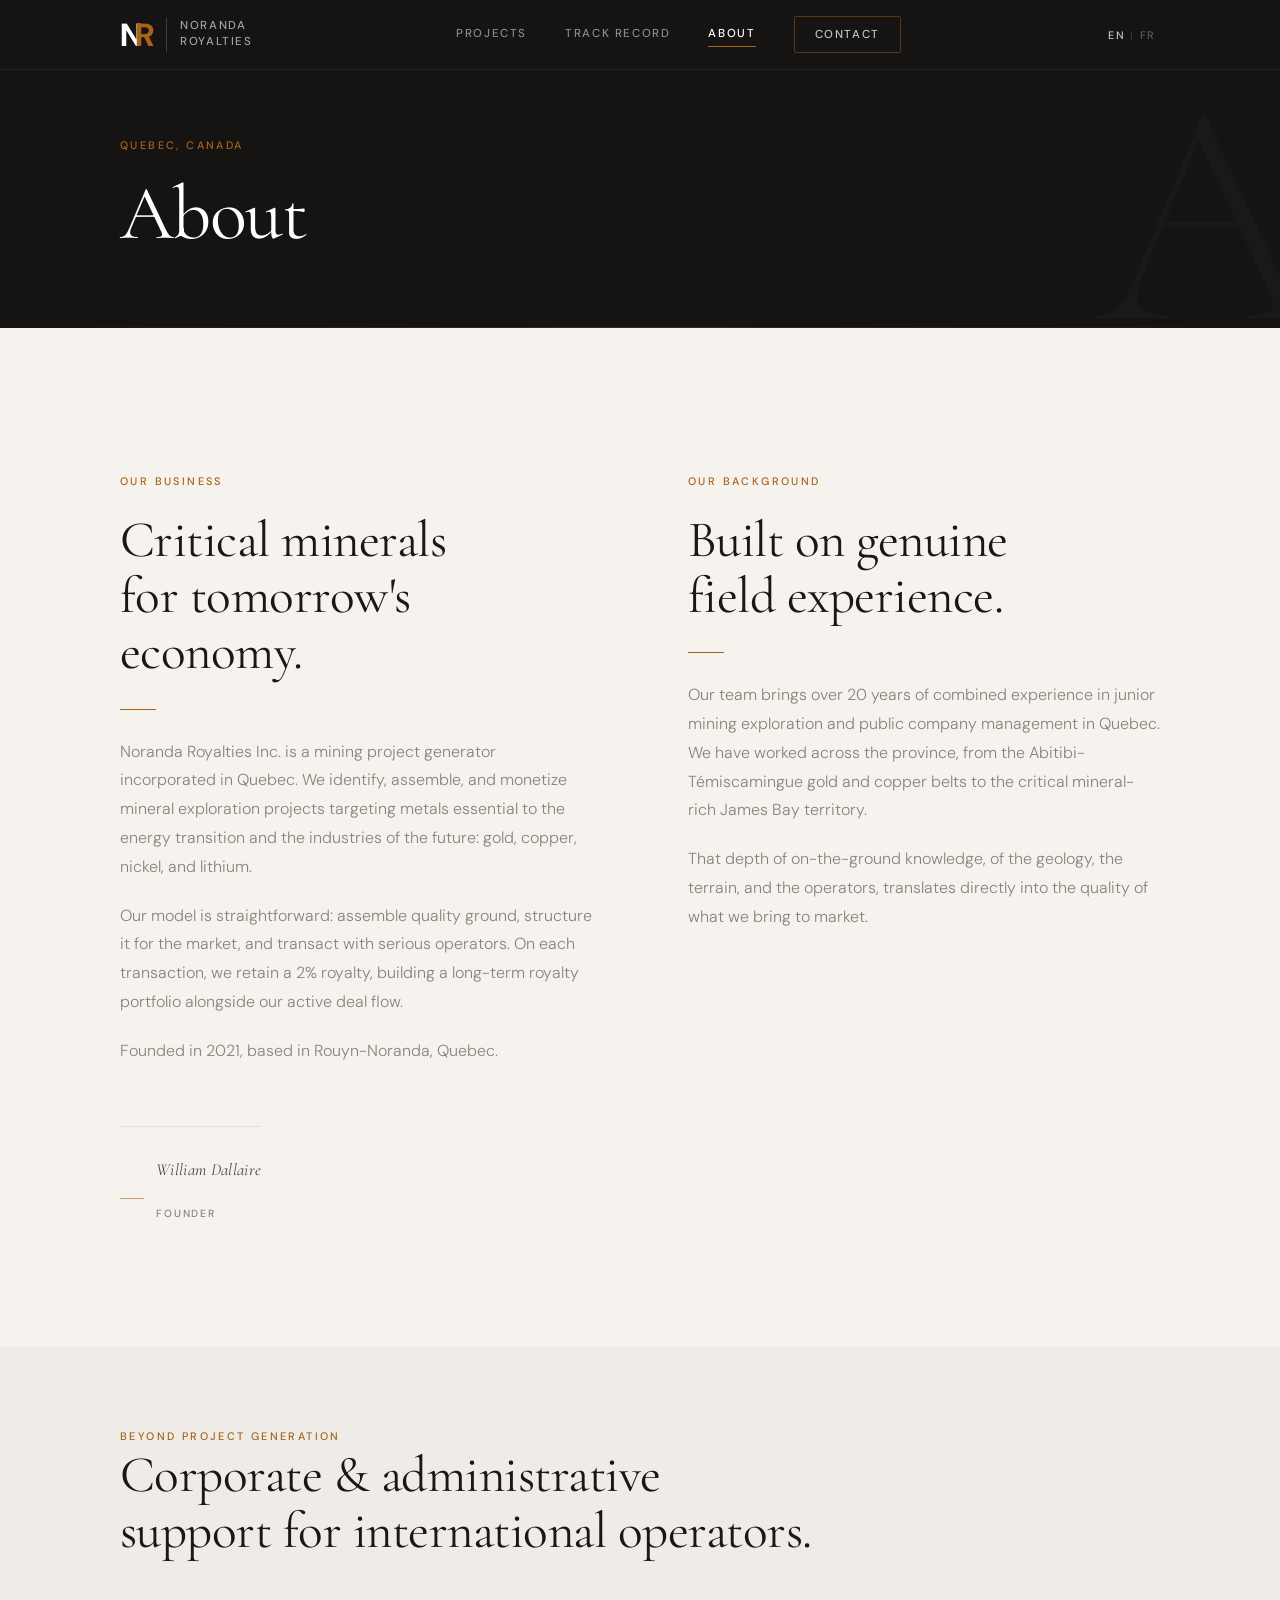
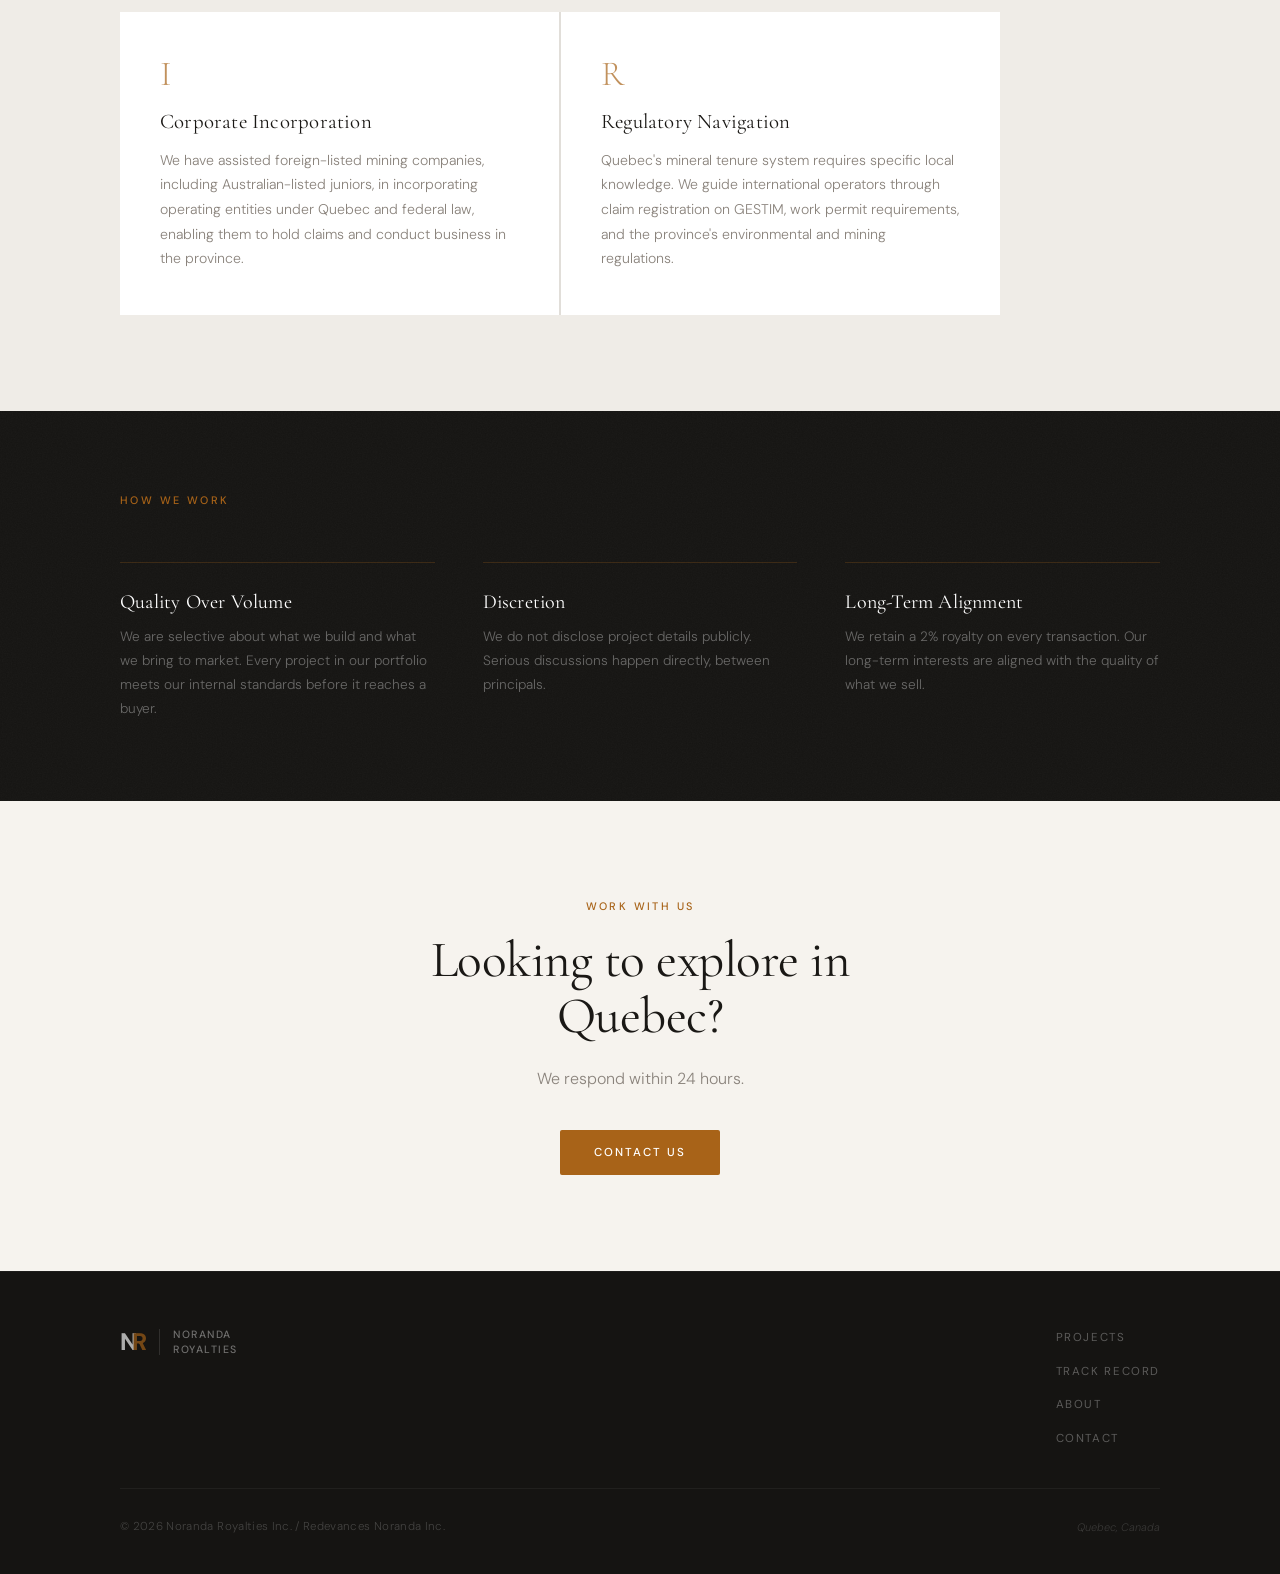
==== commit 7018adec: "Remove Martin — William Dallaire as sole Founder" ====
--- a/about.html
+++ b/about.html
@@ -95,19 +95,12 @@
               Founded in 2021, based in Rouyn-Noranda, Quebec.
             </p>
 
-            <!-- Team -->
-            <div class="founder-tag fade-in delay-4" style="margin-bottom: 20px;">
-              <span class="founder-tag-line"></span>
-              <div>
-                <p class="founder-name">Martin Dallaire</p>
-                <p class="founder-title" data-en="CEO &amp; Geologist" data-fr="PDG &amp; Géologue">CEO &amp; Geologist</p>
-              </div>
-            </div>
+            <!-- Founder -->
             <div class="founder-tag fade-in delay-4">
               <span class="founder-tag-line"></span>
               <div>
                 <p class="founder-name">William Dallaire</p>
-                <p class="founder-title" data-en="VP Operations" data-fr="VP Opérations">VP Operations</p>
+                <p class="founder-title" data-en="Founder" data-fr="Fondateur">Founder</p>
               </div>
             </div>
           </div>
@@ -122,9 +115,9 @@
             </h2>
             <span class="gold-rule fade-in delay-1"></span>
             <p class="fade-in delay-2"
-              data-en="Led by Martin Dallaire, a geologist with over 20 years of field experience across Quebec's mineral belts, our team combines deep geological expertise with hands-on knowledge of junior mining exploration and public company management. We have worked across the province, from the Abitibi-Témiscamingue gold and copper belts to the critical mineral-rich James Bay territory."
-              data-fr="Dirigée par Martin Dallaire, géologue comptant plus de 20 ans d'expérience terrain à travers les ceintures minérales du Québec, notre équipe combine une expertise géologique approfondie avec une connaissance pratique de l'exploration minière junior et de la gestion de sociétés publiques. Nous avons travaillé à travers la province, des ceintures aurifères et cuprifères de l'Abitibi-Témiscamingue au territoire riche en minéraux critiques de la Baie-James.">
-              Led by Martin Dallaire, a geologist with over 20 years of field experience across Quebec's mineral belts, our team combines deep geological expertise with hands-on knowledge of junior mining exploration and public company management. We have worked across the province, from the Abitibi-Témiscamingue gold and copper belts to the critical mineral-rich James Bay territory.
+              data-en="Our team brings over 20 years of combined experience in junior mining exploration and public company management in Quebec. We have worked across the province, from the Abitibi-Témiscamingue gold and copper belts to the critical mineral-rich James Bay territory."
+              data-fr="Notre équipe apporte plus de 20 ans d'expérience combinée en exploration minière junior et en gestion de sociétés publiques au Québec. Nous avons travaillé à travers la province, des ceintures aurifères et cuprifères de l'Abitibi-Témiscamingue au territoire riche en minéraux critiques de la Baie-James.">
+              Our team brings over 20 years of combined experience in junior mining exploration and public company management in Quebec. We have worked across the province, from the Abitibi-Témiscamingue gold and copper belts to the critical mineral-rich James Bay territory.
             </p>
             <p class="fade-in delay-3"
               data-en="That depth of on-the-ground knowledge, of the geology, the terrain, and the operators, translates directly into the quality of what we bring to market."
